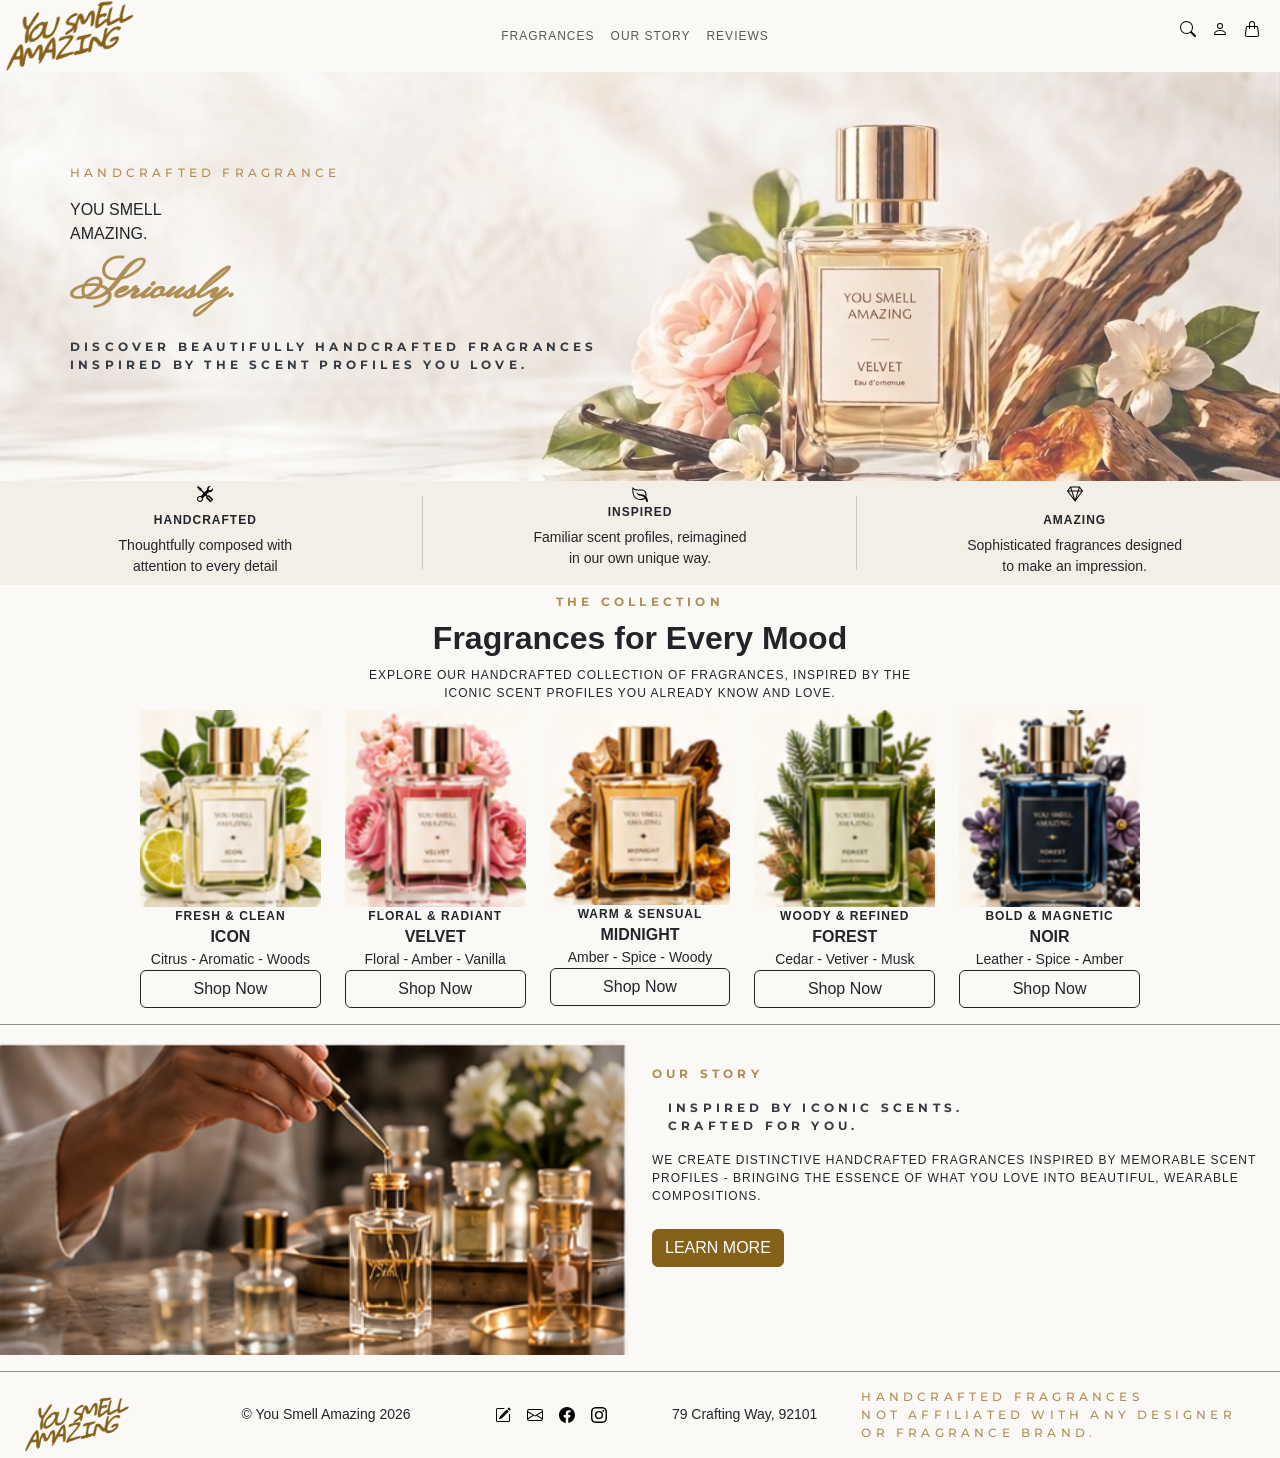
==== index.html @ 735b6470 "index.html and styles.css and needed assets" ====
<!DOCTYPE html>
<html lang="en">
<head>
    <meta charset="UTF-8">
    <meta name="viewport" content="width=device-width, initial-scale=1.0">
    <title>You Smell Amazing | Handcrafted Fragrances</title>
    <link rel="preconnect" href="https://fonts.googleapis.com" />
    <link rel="preconnect" href="https://fonts.gstatic.com" crossorigin />
    <link rel="preconnect" href="https://fonts.googleapis.com" />
    <link rel="preconnect" href="https://fonts.gstatic.com" crossorigin />
    <link rel="preconnect" href="https://fonts.googleapis.com">
    <link rel="preconnect" href="https://fonts.gstatic.com" crossorigin>
    <link rel="preconnect" href="https://fonts.googleapis.com">
    <link rel="preconnect" href="https://fonts.gstatic.com" crossorigin>
    <link href="https://fonts.googleapis.com/css2?family=Bodoni+Moda:ital,opsz,wght@0,6..96,400..900;1,6..96,400..900&family=Gloria+Hallelujah&family=Monsieur+La+Doulaise&family=Montserrat:ital,wght@0,100..900;1,100..900&family=Pinyon+Script&display=swap" rel="stylesheet">
    <link
        href="https://cdn.jsdelivr.net/npm/bootstrap@5.3.2/dist/css/bootstrap.min.css"
        rel="stylesheet"
        integrity="sha384-T3c6CoIi6uLrA9TneNEoa7RxnatzjcDSCmG1MXxSR1GAsXEV/Dwwykc2MPK8M2HN"
        crossorigin="anonymous"
    />
    <link rel="stylesheet" href="./styles/styles.css" />
</head>
<body>
    <header class="page-header">
        <nav class="navbar navbar-custom navbar-expand-md fixed-top">
        <div class="container-fluid">
            <a href="./index.html" class="logo two-row-text you-smell-amazing-style">
                YOU SMELL <br> AMAZING
            </a>
            <nav class="page-header-menu-container page-header-menu-container--regular"></nav>
            <button class="navbar-toggler" type="button" data-bs-toggle="collapse" data-bs-target="#headerNavigation" aria-controls="headerNavigation" aria-expanded="false" aria-label="Toggle navigation">
            <span class="navbar-toggler-icon"></span>
            </button>
            <div class="collapse navbar-collapse" id="headerNavigation">
            <ul class="navbar-nav mx-auto mb-2 mb-md-0">
                <li class="nav-item menu-item">
                    <a href="./products.html" class="nav-link">Fragrances</a>
                </li>
                <li class="nav-item menu-item">
                    <a class="nav-link" href="./story.html">Our Story</a>
                </li>
                <li class="nav-item menu-item">
                    <a class="nav-link" href="./reviews.html">Reviews</a>
                </li>
            </ul>
            <span class="navbar-text">
                <ul class="social">
                    <li>
                        <a href="#">
                            <img class="icon" src="./assets/search.svg" alt="Search" />
                        </a>
                    </li>
                    <li>
                        <a href="#">
                            <img class="icon" src="./assets/person.svg" alt="My Profile" />
                        </a>
                    </li>
                    <li>
                        <a href="#">
                            <img class="icon" src="./assets/handbag.svg" alt="Shopping Cart" />
                        </a>
                    </li>
                </ul>
            </span>
            </div>
        </div>
        </nav>
    </header>
    <main>
        <section class="container-fluid main-banner">
            <section class="container p-0">
                <section class="row">
                    <section class="col col-12 col-sm-6">
                        <p class="subheading text-nowrap">Handcrafted Fragrance</p>
                        <p class="main-banner-title">YOU SMELL<br>AMAZING.</p>
                        <p class="accent-text">Seriously.</p>
                        <p class="subheading-dark">Discover beautifully handcrafted fragrances inspired by the scent profiles you love.</p>
                    </section>
                    <section class="col col-12 col-sm-6"></section>
                </section>
            </section>
        </section>
        <section class="row text-center" style="background-color: #F4EFE6;">
            <div class="col col-12 col-md-4 col-divider">
                <img src="./assets/tools.svg" alt="made-with-love" class="icon">
                <h3 class="subheading-dark-sm fw-bold m-2">Handcrafted</h3>
                <p class="column-p small">Thoughtfully composed with <br> attention to every detail</p>
            </div>
            <div class="col col-12 col-md-4 col-divider">
                <img src="./assets/leaf.svg" alt="leaf" class="icon">
                <h3 class="subheading-dark-sm fw-bold mc-2">Inspired</h3>
                <p class="column-p small">Familiar scent profiles, reimagined <br> in our own unique way.</p>
            </div>
            <div class="col col-12 col-md-4">
                <img src="./assets/gem.svg" alt="gem" class="icon">
                <h3 class="subheading-dark-sm fw-bold m-2">Amazing</h3>
                <p class="column-p small">Sophisticated fragrances designed <br> to make an impression.</p>
            </div>
        </section>
        <section class="container main-container-with-margin">
            <section class="row text-center">
                <div class="col col-12">
                    <p class="subheading m-2 fw-bold">The Collection</p>
                    <h2 class="m-0 fw-bold">Fragrances for Every Mood</h2>
                    <p class="subheading-dark-sm m-2">Explore our handcrafted collection of fragrances, inspired by the <br> iconic scent profiles you already know and love.</p> 
                </div>  
            </section>
            <secction class="row row-cols-1 row-cols-sm-2 row-cols-md-3 row-cols-lg-5 g-4 justify-content-center">
                <div class="col text-center d-flex flex-column justify-content-between h-100">
                    <img src="./assets/Frag_1_ICON.png" alt="Fragrance named ICON" class="img-fluid">
                    <p class="subheading-dark-sm w-100 m-0 fw-bold small">Fresh & Clean</p>
                    <p class="column-p m-0 fw-bold text-dark">ICON</p>
                    <p class="column-p m-0 small">Citrus - Aromatic - Woods</p>
                    <button class="btn btn-outline-dark">Shop Now</button>
                </div>
                <div class="col text-center d-flex flex-column justify-content-between h-100">
                    <img src="./assets/Frag_2_VELVET.png" alt="Fragrance named VELVET" class="img-fluid">
                    <p class="subheading-dark-sm w-100 m-0 fw-bold small">Floral & Radiant</p>
                    <p class="column-p m-0 fw-bold text-dark">VELVET</p>
                    <p class="column-p m-0 small">Floral - Amber - Vanilla</p>
                    <button class="btn btn-outline-dark">Shop Now</button>
                </div>
                <div class="col text-center d-flex flex-column justify-content-between h-100">
                    <img src="./assets/Frag_3_MIDNIGHT.png" alt="Fragrance named MIDNIGHT" class="img-fluid">
                    <p class="subheading-dark-sm w-100 m-0 fw-bold small">Warm & Sensual</p>
                    <p class="column-p m-0 fw-bold text-dark">MIDNIGHT</p>
                    <p class="column-p m-0 small">Amber - Spice - Woody</p>
                    <button class="btn btn-outline-dark">Shop Now</button>
                </div>
                <div class="col text-center d-flex flex-column justify-content-between h-100">
                    <img src="./assets/Frag_4_FOREST.png" alt="Fragrance named FOREST" class="img-fluid">
                    <p class="subheading-dark-sm w-100 m-0 fw-bold small">Woody & Refined</p>
                    <p class="column-p m-0 fw-bold text-dark">FOREST</p>
                    <p class="column-p m-0 small">Cedar - Vetiver - Musk</p>
                    <button class="btn btn-outline-dark">Shop Now</button>
                </div>
                <div class="col text-center d-flex flex-column justify-content-between h-100">
                    <img src="./assets/Frag_5_NOIR.png" alt="Fragrance named NOIR" class="img-fluid">
                    <p class="subheading-dark-sm w-100 m-0 fw-bold small">Bold & Magnetic</p>
                    <p class="column-p m-0 fw-bold text-dark">NOIR</p>
                    <p class="column-p m-0 small">Leather - Spice - Amber</p>
                    <button class="btn btn-outline-dark">Shop Now</button>
                </div>
            </section>
            <hr class="opacity-50" />
            <section class="row">
                <div class="col col-12 col-md-6">
                    <img 
                        src="./assets/scent-creation.png" 
                        class="img-fluid rounded-top w-100 h-100"
                        alt="You Smell Amazing - Scent Creation"
                    />
                </div>
                </div>
                <div class="col col-12 col-md-6">
                        <p class="subheading mt-4 fw-bold">Our Story</p>
                        <p class="subheading-dark m-3 fw-bold">Inspired by iconic scents.<br>Crafted for you.</p>
                        <p class="subheading-dark-sm m-0">We create distinctive handcrafted fragrances inspired by memorable scent profiles - bringing the essence of what you love into beautiful, wearable compositions.</p>
                        <p class="mt-4">
                            <a href="./story.html" class="btn btn-custom-fill">LEARN MORE</a>
                        </p>
                </div>
            </section>
        </section>
        <hr class="opacity-50" />
        <!-- Modal -->
        <div 
            class="modal fade" 
            id="formModal" 
            data-bs-backdrop="static" 
            data-bs-keyboard="false" 
            tabindex="-1" 
            aria-labelledby="formModalLabel" 
            aria-hidden="true">
            <div class="modal-dialog modal-dialog-centered modal-dialog-scrollable">
                <div class="modal-content">
                <div class="modal-header">
                    <h1 class="modal-title fs-5" id="formModalLabel">Feedback</h1>
                    <button type="button" class="btn-close" data-bs-dismiss="modal" aria-label="Close"></button>
                </div>
                <div class="modal-body">
                    <form action="https://formspree.io/f/xaenwjvr" method="POST" class="contact-form">
                        <div class="mb3 form-floating">
                            <input 
                                type="text" 
                                class="form-control" 
                                id="contact-name" 
                                placeholder="Name"
                                name="contact-name"
                                required
                            />
                            <label for="contact-name">Name</label>
                        </div>
                        <div class="mb3 form-floating">
                            <input 
                                type="email" 
                                class="form-control" 
                                id="contact-email" 
                                placeholder="name@example.com"
                                name="contact-email"
                                required
                            />
                            <label for="contact-email">Email</label>
                        </div>
                        <div class="mb3 form-floating">
                            <textarea 
                                class="form-control" 
                                id="message" 
                                placeholder="Message"
                                name="message"  
                                rows="3" 
                                required
                            ></textarea>
                            <label for="message" class="form-label">Message</label>
                        </div>
                        <div class="form-check">
                            <input 
                                class="form-check-input" 
                                type="checkbox" 
                                value="" 
                                id="data-protection-field" 
                                name="accept-toc" 
                                required
                            />
                            <label class="form-check-label" for="data-protection-field">
                                I accept the data protection guidelines.
                            </label>
                        </div>
                        <div class="form-check">
                            <button type="submit" class="btn btn-primary">Submit message</button>
                            <button type="button" class="btn btn-secondary" data-bs-dismiss="modal">Close</button>
                        </div>
                    </form>  
                </div>
                </div>
            </div>
        </div>
    </main>
    <footer class="container-fluid">
        <div class="row text-center align-items-center m-0">
            <div class="col col-12 col-md-2 order-1 order-sm-1 text-start">
                <img src="./assets/Logo_YSA.png" alt="Logo" class="img-fluid" style="width: 110px; max-width: 100%;" id="footer-logo">
            </div>
            <div class="col col-12 col-md-2 order-2 order-sm-2">
                <p class="small">&copy; You Smell Amazing 2026</p>
            </div>
            <div class="col col-12 col-md-2 order-4 order-sm-3">
            <ul class="social">
                <li>
                     <!-- Button trigger modal-->
                    <a class="fixed-link-circle left" data-bs-toggle="modal" data-bs-target="#formModal">
                        <img class="icon" src="./assets/pencil-square.svg" alt="Write a Review" />
                    </a>
                </li>
                <li>
                    <a href="#">
                        <img class="icon" src="./assets/envelope-regular.svg" alt="Envelope" />
                    </a>
                </li>
                <li>
                    <a href="#">
                        <img class="icon" src="./assets/facebook-f-brands.svg" alt="Facebook" />
                    </a>
                </li>
                <li>
                    <a href="#">
                        <img class="icon" src="./assets/instagram-brands.svg" alt="Instagram" />
                    </a>
                </li>
            </ul>
            </div>
            <div class="col col-12 col-md-2 order-3 order-sm-4">
                <p class="small">79 Crafting Way, 92101</p>
            </div>
            <div class="col col-12 col-md-4 order-5 order-sm-5 text-start">
                <p class="subheading small">Handcrafted fragrances <br> Not affiliated with any designer <br> or fragrance brand.</p>
            </div>
        </div>
    </footer>
    <script
        src="https://cdn.jsdelivr.net/npm/bootstrap@5.3.2/dist/js/bootstrap.bundle.min.js"
        integrity="sha384-C6RzsynM9kWDrMNeT87bh95OGNyZPhcTNXj1NW7RuBCsyN/o0jlpcV8Qyq46cDfL"
        crossorigin="anonymous"
    ></script>
</body>
</html>
---- styles/styles.css ----
body {
    font-family: "Roboto", sans-serif;
    font-size: 16px;
    min-width: 300px;
    background-color: #FAF9F6;
    /* Constraint for your project */
}

/* Header area */
.page-header {
    height: 56px;
}

.social {
    display: flex;
    justify-content: center;
    list-style: none;
}

.menu-item {
    text-transform: uppercase;
    font-size: 0.75rem;
    font-weight: 500;
    letter-spacing: 1px;
}

.social .icon {
    height: 1rem;
    padding-left: .5rem;
    padding-right: .5rem;
}

/* Main area > header banner */
.main-banner {
    height: 425px;
    background-image: linear-gradient(rgba(255, 255, 255, 0.25),
            rgba(255, 255, 255, 0.25)),
        url(../assets/YSA-banner.png);
    background-repeat: no-repeat;
    background-size: cover;
    display: flex;
    justify-content: center;
    align-items: center;
}

.main-container-with-margin {
  margin: 0 auto;
  width: 80%;
  max-width: 1440px; /*hint: reconsider this with 4k screens */
}

.column-p {
  margin: 0.5rem 0; 
}

/* Main Text */
.logo {
    text-transform: uppercase;
    letter-spacing: -2px;
}

.you-smell-amazing-style {
  text-decoration: none; /* This removes the default link underline */
  font-family: "Gloria Hallelujah", cursive;
  font-size: 1.5rem;
  font-weight: 900;
  color: #85611A;                  /* Uses the golden mid-tone identified earlier */
  transform: rotate(-12deg) skewX(-30deg);        /* Slants the individual letters forward */
  line-height: 0.9;                /* Keeps the stacked lines tight together */
}

.subheading {
  font-family: 'Montserrat', sans-serif;
  font-size: 12px;
  font-weight: 500;
  text-transform: uppercase;
  letter-spacing: 0.35em;
  color: #af8d54; /* Warm golden ocher */
}

.subheading-dark {
  margin: 0;
  font-family: 'Montserrat', sans-serif;
  font-size: 12px;
  font-weight: bolder;
  text-transform: uppercase;
  letter-spacing: 0.35em;
  color: #343A40; /* Classic charcoal */
}

.subheading-dark-sm {
    margin: 0;
    text-transform: uppercase;
    font-size: 0.75rem;
    font-weight: 500;
    letter-spacing: 1px
}

.accent-text {
  font-family: 'Monsieur La Doulaise', cursive;
  font-size: 50px;
  font-weight: bolder;
  font-style: normal;
  color: #af8d54; /* Warm golden ochre */
  margin-top: -15px; /* Subtle negative margin to create the overlap */
}

/* custom stylings */
.navbar-custom {
  background-color: #FAF9F6;
}

.col-divider {
    position: relative;
}

/* Creates the shortened vertical line */
.col-divider::after {
    content: "";
    position: absolute;
    right: 0;
    top: 15px;      /* Gap from the top */
    bottom: 15px;   /* Gap from the bottom */
    width: 1px;     /* Line thickness */
    background-color: rgba(0, 0, 0, 0.15); /* Soft, subtle dark line */
}

.btn-custom-fill {
    background-color: #85611A;
    border-color: #85611A;
    color: #ffffff; /* White text for contrast */
    transition: background-color 0.2s ease;
}

/* Optional: Slight shade shift when hovering over the button */
.btn-custom-fill:hover {
    background-color: #6b4d14; /* Slightly darker shade for hover depth */
    border-color: #6b4d14;
    color: #ffffff;
}
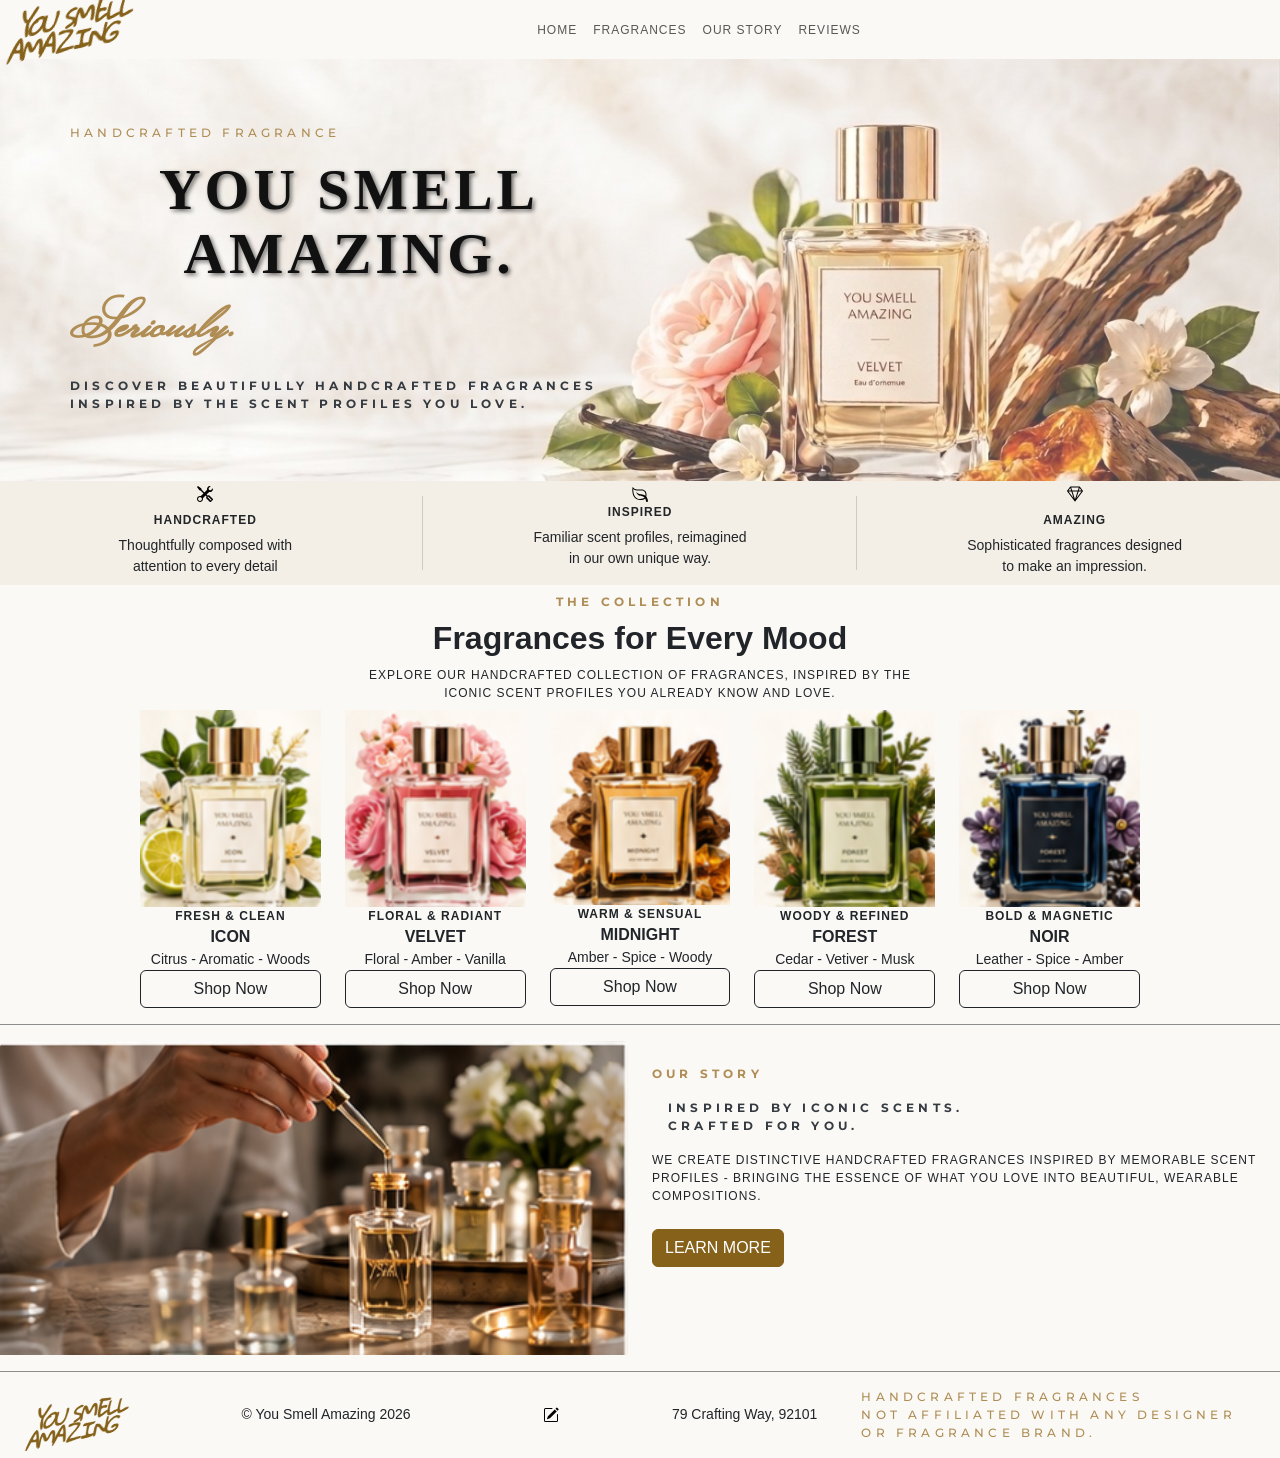
==== commit bb424e8d: "Added remaining pages & updated README" ====
--- a/index.html
+++ b/index.html
@@ -35,6 +35,9 @@
             <div class="collapse navbar-collapse" id="headerNavigation">
             <ul class="navbar-nav mx-auto mb-2 mb-md-0">
                 <li class="nav-item menu-item">
+                    <a href="./index.html" class="nav-link">Home</a>
+                </li>
+                <li class="nav-item menu-item">
                     <a href="./products.html" class="nav-link">Fragrances</a>
                 </li>
                 <li class="nav-item menu-item">
@@ -44,25 +47,6 @@
                     <a class="nav-link" href="./reviews.html">Reviews</a>
                 </li>
             </ul>
-            <span class="navbar-text">
-                <ul class="social">
-                    <li>
-                        <a href="#">
-                            <img class="icon" src="./assets/search.svg" alt="Search" />
-                        </a>
-                    </li>
-                    <li>
-                        <a href="#">
-                            <img class="icon" src="./assets/person.svg" alt="My Profile" />
-                        </a>
-                    </li>
-                    <li>
-                        <a href="#">
-                            <img class="icon" src="./assets/handbag.svg" alt="Shopping Cart" />
-                        </a>
-                    </li>
-                </ul>
-            </span>
             </div>
         </div>
         </nav>
@@ -250,22 +234,7 @@
                 <li>
                      <!-- Button trigger modal-->
                     <a class="fixed-link-circle left" data-bs-toggle="modal" data-bs-target="#formModal">
-                        <img class="icon" src="./assets/pencil-square.svg" alt="Write a Review" />
-                    </a>
-                </li>
-                <li>
-                    <a href="#">
-                        <img class="icon" src="./assets/envelope-regular.svg" alt="Envelope" />
-                    </a>
-                </li>
-                <li>
-                    <a href="#">
-                        <img class="icon" src="./assets/facebook-f-brands.svg" alt="Facebook" />
-                    </a>
-                </li>
-                <li>
-                    <a href="#">
-                        <img class="icon" src="./assets/instagram-brands.svg" alt="Instagram" />
+                    <img class="icon" src="./assets/pencil-square.svg" alt="Write a Review" />
                     </a>
                 </li>
             </ul>
--- a/styles/styles.css
+++ b/styles/styles.css
@@ -43,10 +43,57 @@
     align-items: center;
 }
 
+.header-bar {
+    min-width: 100vw; 
+    background-color: #F4EFE6;
+    color: #af8d54;
+    font-weight: bolder;
+}
+
+.main-banner-craft {
+    background-image: linear-gradient(rgba(255, 255, 255, 0.25),
+            rgba(255, 255, 255, 0.25)),
+        url(../assets/scent-creation.png);
+    background-repeat: no-repeat;
+    background-size: cover;
+    display: flex;
+    justify-content: center;
+    align-items: center;
+    background-attachment: fixed;
+    opacity: 95%;
+}
+
+.main-banner-reviews {
+    background-image: linear-gradient(rgba(255, 255, 255, 0.25),
+            rgba(255, 255, 255, 0.25)),
+        url(../assets/FindFragrance.jpeg);
+    background-repeat: no-repeat;
+    background-size: cover;
+    display: flex;
+    justify-content: center;
+    align-items: center;
+    background-attachment: fixed;
+    opacity: 95%;
+}
+
 .main-container-with-margin {
   margin: 0 auto;
   width: 80%;
   max-width: 1440px; /*hint: reconsider this with 4k screens */
+}
+
+.shield {
+    min-width: 290px;
+    margin: 10px 120px;
+    background-color: rgba(255, 255, 255, 0.6);
+    padding: 20px;
+    border-radius: 25px;
+}
+
+.images-section {
+  background-color: #999999; /* Accepts Hex codes, RGB, or color names */
+  padding: 60px 20px;        /* Adds breathing room inside the section */
+  color: #333333;            /* Sets text color so it remains highly readable */
 }
 
 .column-p {
@@ -67,6 +114,18 @@
   color: #85611A;                  /* Uses the golden mid-tone identified earlier */
   transform: rotate(-12deg) skewX(-30deg);        /* Slants the individual letters forward */
   line-height: 0.9;                /* Keeps the stacked lines tight together */
+}
+
+.main-banner-title {
+    font-family: 'Robato', serif;
+    color: #111111; /* Dark charcoal/black */
+    text-transform: uppercase;
+    font-weight: bolder;
+    font-size: calc(2rem + 2vw);
+    line-height: 1.1;
+    letter-spacing: 4px;
+    text-align: center;
+    text-shadow: 2px 2px 4px rgba(0, 0, 0, 0.6);
 }
 
 .subheading {
@@ -137,4 +196,26 @@
     background-color: #6b4d14; /* Slightly darker shade for hover depth */
     border-color: #6b4d14;
     color: #ffffff;
+}
+
+/* carousel customizations */
+.carousel-caption-stacked {
+  position: static;       /* Removes absolute floating; item stacks naturally below img */
+  padding: 30px 60px;     /* Leaves horizontal room so arrow icons don't hit the text */
+  text-align: center;
+  background-color: #9B7E4B; /* Solid surface color container for your typography */
+  color: #212529;         /* Dark font color for high contrast against white backgrounds */
+}
+
+.slide-title {
+  font-size: 1.75rem;
+  font-weight: 600;
+  margin-bottom: 10px;
+}
+
+.slide-desc {
+  font-size: 1.05rem;
+  line-height: 1.6;
+  max-width: 750px;
+  margin: 0 auto 15px auto;
 }
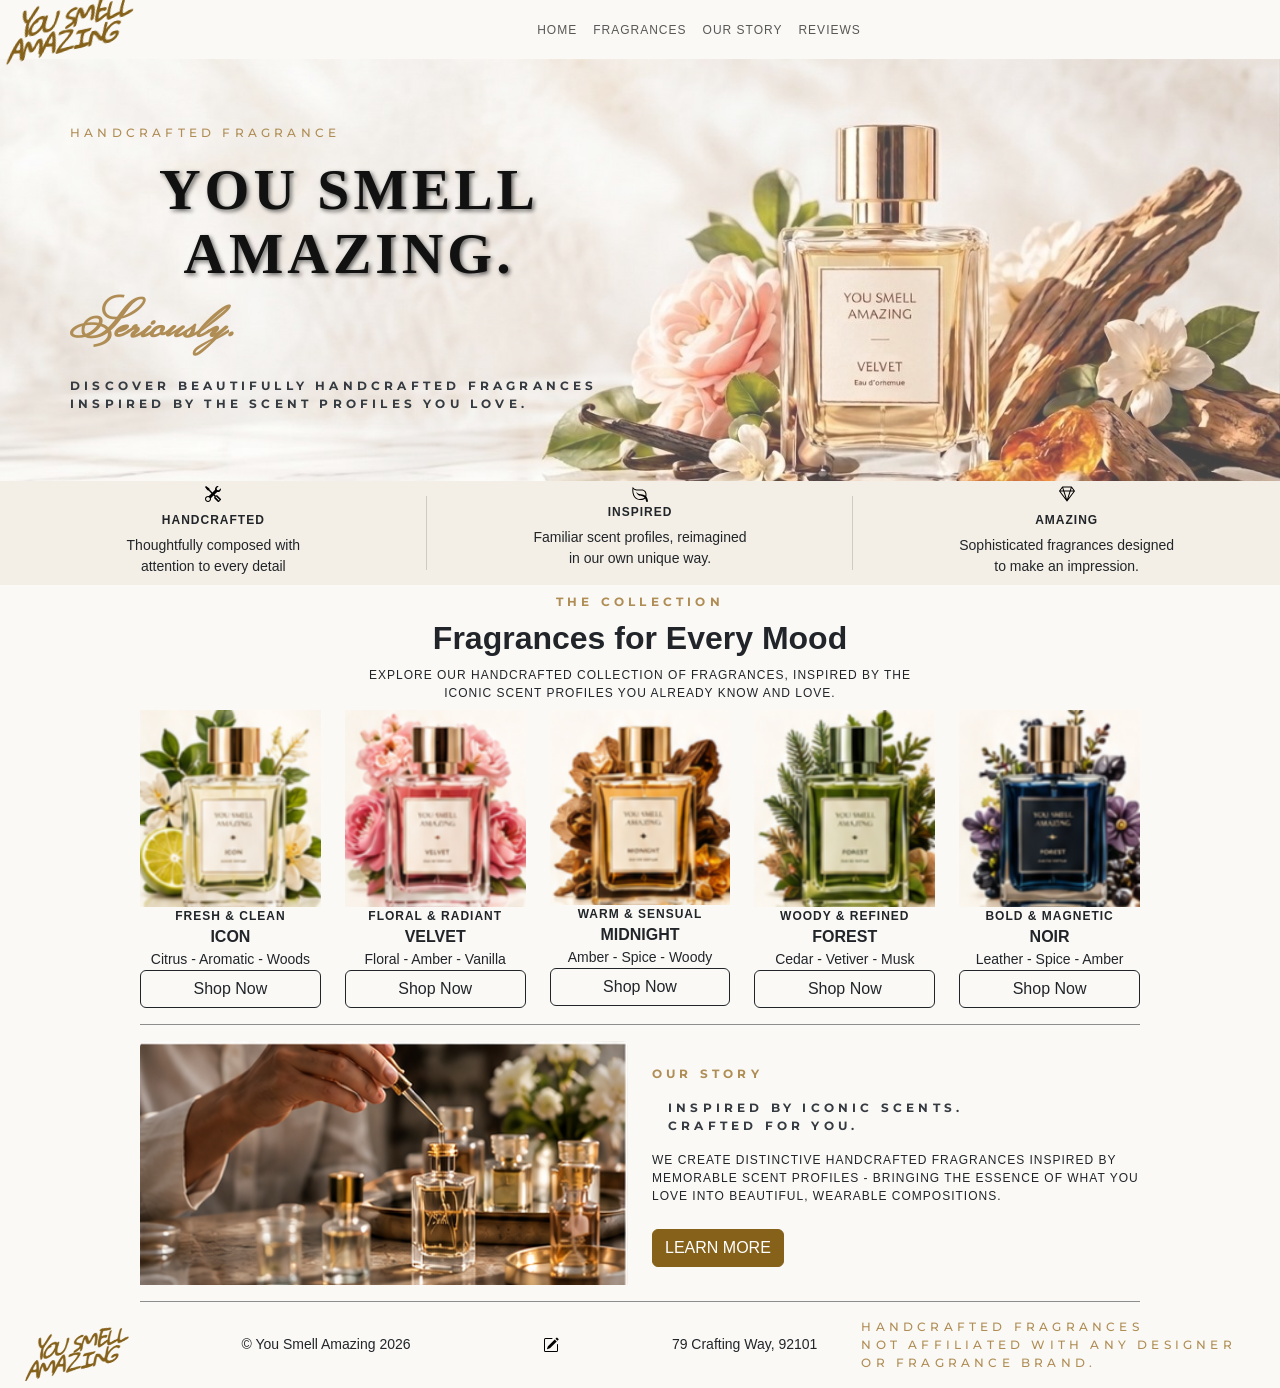
==== commit a0d4d392: "Updated after HTML validator at W3C.org" ====
--- a/index.html
+++ b/index.html
@@ -4,10 +4,10 @@
     <meta charset="UTF-8">
     <meta name="viewport" content="width=device-width, initial-scale=1.0">
     <title>You Smell Amazing | Handcrafted Fragrances</title>
-    <link rel="preconnect" href="https://fonts.googleapis.com" />
-    <link rel="preconnect" href="https://fonts.gstatic.com" crossorigin />
-    <link rel="preconnect" href="https://fonts.googleapis.com" />
-    <link rel="preconnect" href="https://fonts.gstatic.com" crossorigin />
+    <link rel="preconnect" href="https://fonts.googleapis.com">
+    <link rel="preconnect" href="https://fonts.gstatic.com" crossorigin>
+    <link rel="preconnect" href="https://fonts.googleapis.com">
+    <link rel="preconnect" href="https://fonts.gstatic.com" crossorigin>
     <link rel="preconnect" href="https://fonts.googleapis.com">
     <link rel="preconnect" href="https://fonts.gstatic.com" crossorigin>
     <link rel="preconnect" href="https://fonts.googleapis.com">
@@ -18,8 +18,8 @@
         rel="stylesheet"
         integrity="sha384-T3c6CoIi6uLrA9TneNEoa7RxnatzjcDSCmG1MXxSR1GAsXEV/Dwwykc2MPK8M2HN"
         crossorigin="anonymous"
-    />
-    <link rel="stylesheet" href="./styles/styles.css" />
+    >
+    <link rel="stylesheet" href="./styles/styles.css">
 </head>
 <body>
     <header class="page-header">
@@ -52,45 +52,48 @@
         </nav>
     </header>
     <main>
-        <section class="container-fluid main-banner">
-            <section class="container p-0">
-                <section class="row">
-                    <section class="col col-12 col-sm-6">
+        <div class="container-fluid main-banner">
+            <div class="container p-0">
+                <div class="row">
+                    <div class="col col-12 col-sm-6">
                         <p class="subheading text-nowrap">Handcrafted Fragrance</p>
                         <p class="main-banner-title">YOU SMELL<br>AMAZING.</p>
                         <p class="accent-text">Seriously.</p>
                         <p class="subheading-dark">Discover beautifully handcrafted fragrances inspired by the scent profiles you love.</p>
-                    </section>
-                    <section class="col col-12 col-sm-6"></section>
-                </section>
-            </section>
-        </section>
-        <section class="row text-center" style="background-color: #F4EFE6;">
-            <div class="col col-12 col-md-4 col-divider">
-                <img src="./assets/tools.svg" alt="made-with-love" class="icon">
-                <h3 class="subheading-dark-sm fw-bold m-2">Handcrafted</h3>
-                <p class="column-p small">Thoughtfully composed with <br> attention to every detail</p>
-            </div>
-            <div class="col col-12 col-md-4 col-divider">
-                <img src="./assets/leaf.svg" alt="leaf" class="icon">
-                <h3 class="subheading-dark-sm fw-bold mc-2">Inspired</h3>
-                <p class="column-p small">Familiar scent profiles, reimagined <br> in our own unique way.</p>
-            </div>
-            <div class="col col-12 col-md-4">
-                <img src="./assets/gem.svg" alt="gem" class="icon">
-                <h3 class="subheading-dark-sm fw-bold m-2">Amazing</h3>
-                <p class="column-p small">Sophisticated fragrances designed <br> to make an impression.</p>
-            </div>
-        </section>
-        <section class="container main-container-with-margin">
-            <section class="row text-center">
+                    </div>
+                    <div class="col col-12 col-sm-6">
+                    </div>
+                </div>
+            </div>
+        </div>
+        <div class="container-fluid">
+            <div class="row text-center" style="background-color: #F4EFE6;">
+                <div class="col col-12 col-md-4 col-divider">
+                    <img src="./assets/tools.svg" alt="made-with-love" class="icon">
+                    <h3 class="subheading-dark-sm fw-bold m-2">Handcrafted</h3>
+                    <p class="column-p small">Thoughtfully composed with <br> attention to every detail</p>
+                </div>
+                <div class="col col-12 col-md-4 col-divider">
+                    <img src="./assets/leaf.svg" alt="leaf" class="icon">
+                    <h3 class="subheading-dark-sm fw-bold mc-2">Inspired</h3>
+                    <p class="column-p small">Familiar scent profiles, reimagined <br> in our own unique way.</p>
+                </div>
+                <div class="col col-12 col-md-4">
+                    <img src="./assets/gem.svg" alt="gem" class="icon">
+                    <h3 class="subheading-dark-sm fw-bold m-2">Amazing</h3>
+                    <p class="column-p small">Sophisticated fragrances designed <br> to make an impression.</p>
+                </div>
+            </div>
+        </div>
+        <div class="container main-container-with-margin">
+            <div class="row text-center">
                 <div class="col col-12">
                     <p class="subheading m-2 fw-bold">The Collection</p>
                     <h2 class="m-0 fw-bold">Fragrances for Every Mood</h2>
                     <p class="subheading-dark-sm m-2">Explore our handcrafted collection of fragrances, inspired by the <br> iconic scent profiles you already know and love.</p> 
                 </div>  
-            </section>
-            <secction class="row row-cols-1 row-cols-sm-2 row-cols-md-3 row-cols-lg-5 g-4 justify-content-center">
+            </div>
+            <div class="row row-cols-1 row-cols-sm-2 row-cols-md-3 row-cols-lg-5 g-4 justify-content-center">
                 <div class="col text-center d-flex flex-column justify-content-between h-100">
                     <img src="./assets/Frag_1_ICON.png" alt="Fragrance named ICON" class="img-fluid">
                     <p class="subheading-dark-sm w-100 m-0 fw-bold small">Fresh & Clean</p>
@@ -126,16 +129,15 @@
                     <p class="column-p m-0 small">Leather - Spice - Amber</p>
                     <button class="btn btn-outline-dark">Shop Now</button>
                 </div>
-            </section>
-            <hr class="opacity-50" />
-            <section class="row">
+            </div>
+            <hr class="opacity-50">
+            <div class="row">
                 <div class="col col-12 col-md-6">
                     <img 
                         src="./assets/scent-creation.png" 
                         class="img-fluid rounded-top w-100 h-100"
                         alt="You Smell Amazing - Scent Creation"
-                    />
-                </div>
+                    >
                 </div>
                 <div class="col col-12 col-md-6">
                         <p class="subheading mt-4 fw-bold">Our Story</p>
@@ -145,17 +147,16 @@
                             <a href="./story.html" class="btn btn-custom-fill">LEARN MORE</a>
                         </p>
                 </div>
-            </section>
-        </section>
-        <hr class="opacity-50" />
+            </div>
+            <hr class="opacity-50">
+        </div>
         <!-- Modal -->
         <div 
             class="modal fade" 
             id="formModal" 
             data-bs-backdrop="static" 
             data-bs-keyboard="false" 
-            tabindex="-1" 
-            aria-labelledby="formModalLabel" 
+            tabindex="-1"  
             aria-hidden="true">
             <div class="modal-dialog modal-dialog-centered modal-dialog-scrollable">
                 <div class="modal-content">
@@ -173,7 +174,7 @@
                                 placeholder="Name"
                                 name="contact-name"
                                 required
-                            />
+                            >
                             <label for="contact-name">Name</label>
                         </div>
                         <div class="mb3 form-floating">
@@ -184,7 +185,7 @@
                                 placeholder="name@example.com"
                                 name="contact-email"
                                 required
-                            />
+                            >
                             <label for="contact-email">Email</label>
                         </div>
                         <div class="mb3 form-floating">
@@ -206,7 +207,7 @@
                                 id="data-protection-field" 
                                 name="accept-toc" 
                                 required
-                            />
+                            >
                             <label class="form-check-label" for="data-protection-field">
                                 I accept the data protection guidelines.
                             </label>
@@ -234,7 +235,7 @@
                 <li>
                      <!-- Button trigger modal-->
                     <a class="fixed-link-circle left" data-bs-toggle="modal" data-bs-target="#formModal">
-                    <img class="icon" src="./assets/pencil-square.svg" alt="Write a Review" />
+                    <img class="icon" src="./assets/pencil-square.svg" alt="Write a Review">
                     </a>
                 </li>
             </ul>
@@ -247,6 +248,7 @@
             </div>
         </div>
     </footer>
+ 
     <script
         src="https://cdn.jsdelivr.net/npm/bootstrap@5.3.2/dist/js/bootstrap.bundle.min.js"
         integrity="sha384-C6RzsynM9kWDrMNeT87bh95OGNyZPhcTNXj1NW7RuBCsyN/o0jlpcV8Qyq46cDfL"
